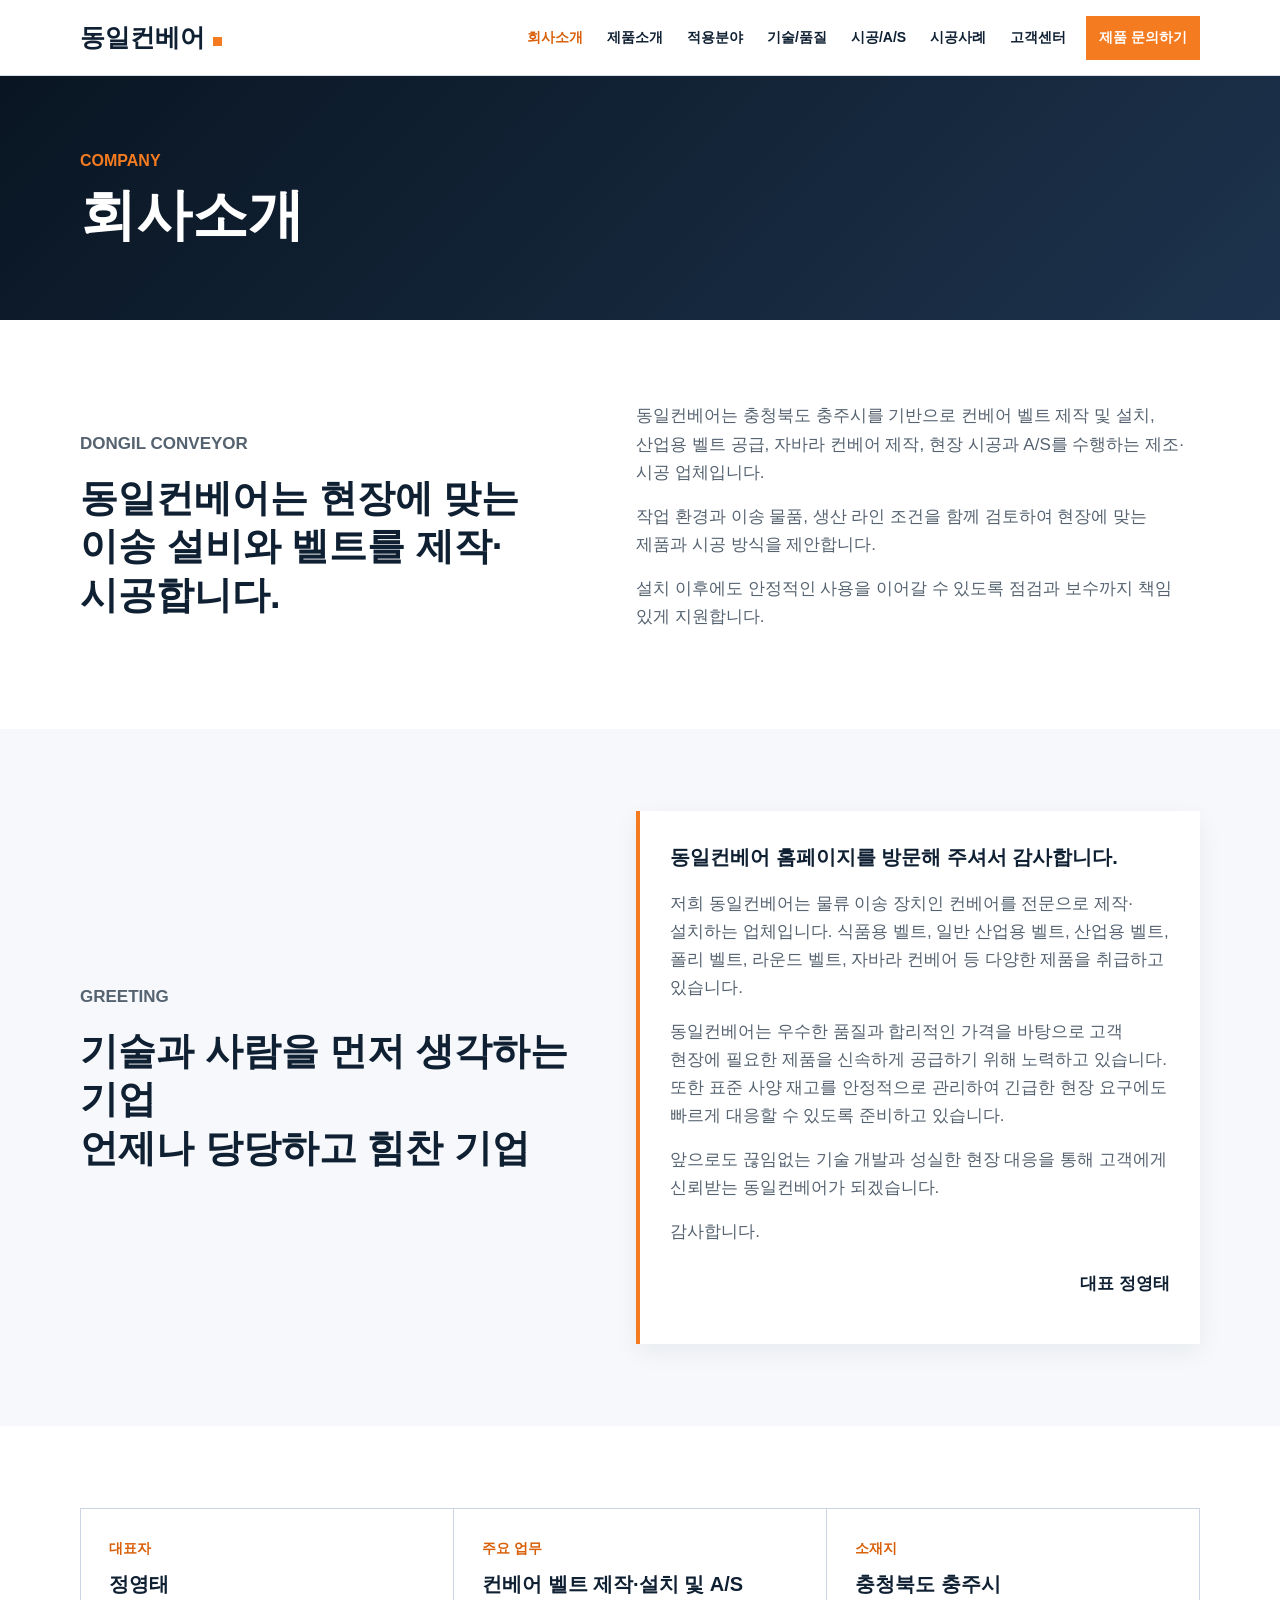
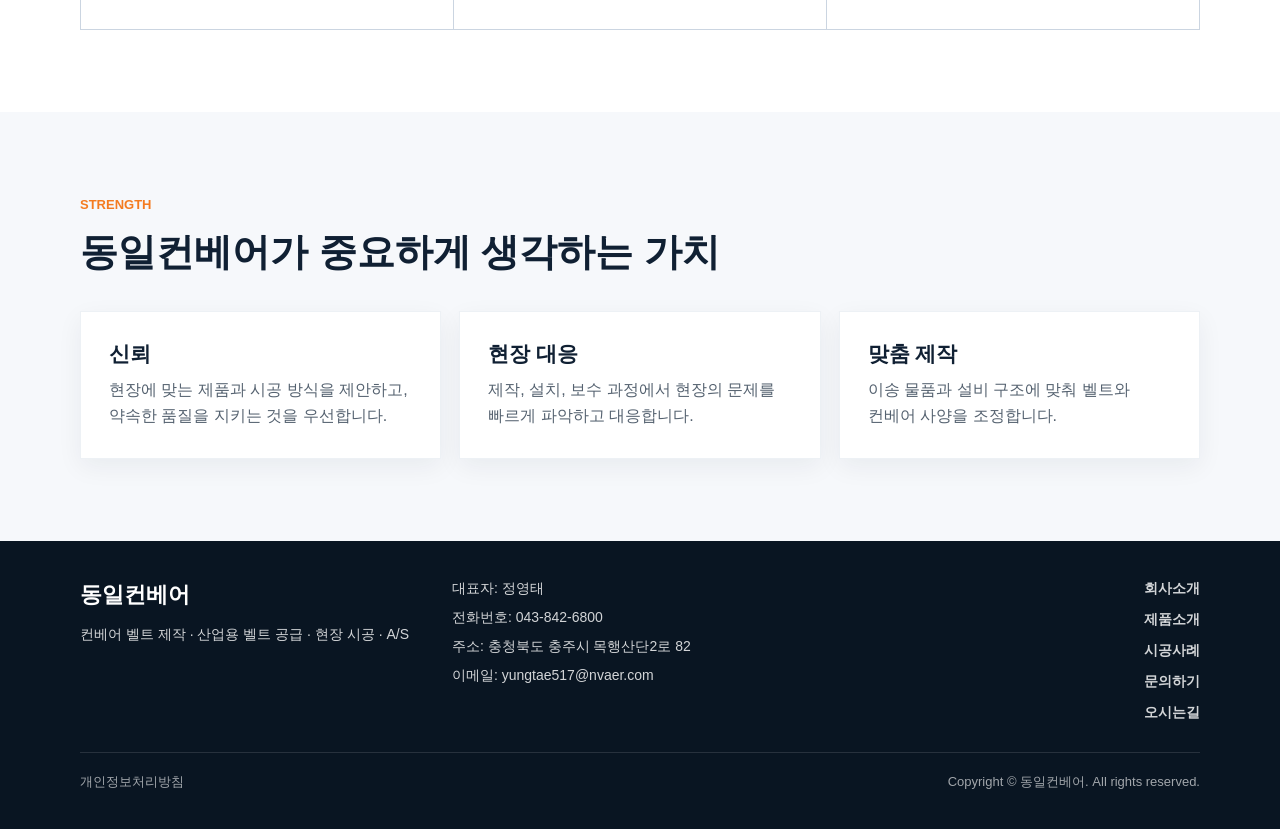
==== about.html @ 6d890b37 "." ====
<!DOCTYPE html>
<html lang="ko">
<head>
  <meta charset="UTF-8">
  <meta name="viewport" content="width=device-width, initial-scale=1.0">
  <title>회사소개 | 동일컨베어</title>
  <link rel="stylesheet" href="css/style.css">
</head>
<body>
  <header class="site-header">
    <div class="container header-inner">
      <a class="logo" href="index.html" aria-label="동일컨베어 홈">동일컨베어</a>
      <button class="menu-toggle" type="button" aria-label="메뉴 열기" aria-expanded="false"><span></span><span></span><span></span></button>
      <nav class="main-nav" aria-label="주 메뉴">
        <ul>
          <li class="has-dropdown">
            <a class="active" href="about.html">회사소개</a>
            <ul class="dropdown">
              <li><a href="about.html#greeting">대표자 인사말</a></li>
              <li><a href="location.html">오시는길</a></li>
            </ul>
          </li>
          <li class="has-dropdown">
            <a href="business.html">제품소개</a>
            <ul class="dropdown">
              <li><a href="business.html#conveyor">컨베어 벨트</a></li>
              <li><a href="business.html#industrial">산업용 벨트</a></li>
              <li><a href="business.html#poly">폴리 벨트</a></li>
              <li><a href="business.html#round">라운드 벨트</a></li>
              <li><a href="business.html#flex">자바라 컨베어</a></li>
            </ul>
          </li>
          <li><a href="index.html#applications">적용분야</a></li>
          <li><a href="index.html#quality">기술/품질</a></li>
          <li><a href="service.html">시공/A/S</a></li>
          <li><a href="works.html">시공사례</a></li>
          <li class="has-dropdown">
            <a href="contact.html">고객센터</a>
            <ul class="dropdown">
              <li><a href="contact.html">문의하기</a></li>
              <li><a href="location.html">오시는길</a></li>
            </ul>
          </li>
          <li><a class="nav-cta" href="contact.html">제품 문의하기</a></li>
        </ul>
      </nav>
    </div>
  </header>

  <main>
    <section class="page-banner">
      <div class="container">
        <p>Company</p>
        <h1>회사소개</h1>
      </div>
    </section>

    <section class="section">
      <div class="container split">
        <div>
          <p class="section-label">Dongil Conveyor</p>
          <h2>동일컨베어는 현장에 맞는 이송 설비와 벨트를 제작·시공합니다.</h2>
        </div>
        <div class="content-block">
          <p>동일컨베어는 충청북도 충주시를 기반으로 컨베어 벨트 제작 및 설치, 산업용 벨트 공급, 자바라 컨베어 제작, 현장 시공과 A/S를 수행하는 제조·시공 업체입니다.</p>
          <p>작업 환경과 이송 물품, 생산 라인 조건을 함께 검토하여 현장에 맞는 제품과 시공 방식을 제안합니다.</p>
          <p>설치 이후에도 안정적인 사용을 이어갈 수 있도록 점검과 보수까지 책임 있게 지원합니다.</p>
        </div>
      </div>
    </section>

    <section id="greeting" class="section light anchor-section">
      <div class="container split">
        <div>
          <p class="section-label">Greeting</p>
          <h2>기술과 사람을 먼저 생각하는 기업<br>언제나 당당하고 힘찬 기업</h2>
        </div>
        <div class="content-block greeting-box">
          <p class="greeting-lead">동일컨베어 홈페이지를 방문해 주셔서 감사합니다.</p>
          <p>저희 동일컨베어는 물류 이송 장치인 컨베어를 전문으로 제작·설치하는 업체입니다. 식품용 벨트, 일반 산업용 벨트, 산업용 벨트, 폴리 벨트, 라운드 벨트, 자바라 컨베어 등 다양한 제품을 취급하고 있습니다.</p>
          <p>동일컨베어는 우수한 품질과 합리적인 가격을 바탕으로 고객 현장에 필요한 제품을 신속하게 공급하기 위해 노력하고 있습니다. 또한 표준 사양 재고를 안정적으로 관리하여 긴급한 현장 요구에도 빠르게 대응할 수 있도록 준비하고 있습니다.</p>
          <p>앞으로도 끊임없는 기술 개발과 성실한 현장 대응을 통해 고객에게 신뢰받는 동일컨베어가 되겠습니다.</p>
          <p>감사합니다.</p>
          <p class="signature">대표 정영태</p>
        </div>
      </div>
    </section>

    <section class="section">
      <div class="container">
        <div class="info-panel">
          <div>
            <span>대표자</span>
            <strong>정영태</strong>
          </div>
          <div>
            <span>주요 업무</span>
            <strong>컨베어 벨트 제작·설치 및 A/S</strong>
          </div>
          <div>
            <span>소재지</span>
            <strong>충청북도 충주시</strong>
          </div>
        </div>
      </div>
    </section>

    <section class="section light">
      <div class="container">
        <div class="section-head">
          <p class="section-label">Strength</p>
          <h2>동일컨베어가 중요하게 생각하는 가치</h2>
        </div>
        <div class="three-grid">
          <article class="value-card">
            <h3>신뢰</h3>
            <p>현장에 맞는 제품과 시공 방식을 제안하고, 약속한 품질을 지키는 것을 우선합니다.</p>
          </article>
          <article class="value-card">
            <h3>현장 대응</h3>
            <p>제작, 설치, 보수 과정에서 현장의 문제를 빠르게 파악하고 대응합니다.</p>
          </article>
          <article class="value-card">
            <h3>맞춤 제작</h3>
            <p>이송 물품과 설비 구조에 맞춰 벨트와 컨베어 사양을 조정합니다.</p>
          </article>
        </div>
      </div>
    </section>
  </main>

  <footer class="site-footer">
    <div class="container footer-grid">
      <div>
        <strong>동일컨베어</strong>
        <p>컨베어 벨트 제작 · 산업용 벨트 공급 · 현장 시공 · A/S</p>
      </div>
      <div class="footer-info">
        <p>대표자: 정영태</p>
        <p>전화번호: 043-842-6800</p>
        <p>주소: 충청북도 충주시 목행산단2로 82</p>
        <p>이메일: yungtae517@nvaer.com</p>
      </div>
      <div class="footer-links">
        <a href="about.html">회사소개</a>
        <a href="business.html">제품소개</a>
        <a href="works.html">시공사례</a>
        <a href="contact.html">문의하기</a>
        <a href="location.html">오시는길</a>
      </div>
    </div>
    <div class="container copyright">
      <span>개인정보처리방침</span>
      <span>Copyright © 동일컨베어. All rights reserved.</span>
    </div>
  </footer>
  <script src="js/main.js"></script>
</body>
</html>
---- css/style.css ----
:root {
  --navy: #102033;
  --navy-dark: #091522;
  --navy-soft: #1d334d;
  --blue: #1f6feb;
  --orange: #f47b20;
  --orange-dark: #d95f08;
  --gray-50: #f6f8fb;
  --gray-100: #edf1f5;
  --gray-300: #cbd5e1;
  --gray-600: #556270;
  --gray-800: #263241;
  --white: #ffffff;
  --shadow: 0 16px 38px rgba(16, 32, 51, 0.12);
}

* {
  box-sizing: border-box;
}

html {
  scroll-behavior: smooth;
}

body {
  margin: 0;
  color: var(--gray-800);
  font-family: "Noto Sans KR", "Apple SD Gothic Neo", "Malgun Gothic", Arial, sans-serif;
  line-height: 1.65;
  word-break: keep-all;
  background: var(--white);
}

.skip-link {
  position: fixed;
  top: 12px;
  left: 12px;
  z-index: 2000;
  padding: 10px 14px;
  color: var(--white);
  background: var(--navy);
  transform: translateY(-150%);
}

.skip-link:focus {
  transform: translateY(0);
}

a {
  color: inherit;
  text-decoration: none;
}

img {
  max-width: 100%;
  display: block;
}

.container {
  width: min(1120px, calc(100% - 40px));
  margin: 0 auto;
}

.site-header {
  position: fixed;
  top: 0;
  left: 0;
  z-index: 1000;
  width: 100%;
  height: 76px;
  background: rgba(255, 255, 255, 0.96);
  border-bottom: 1px solid rgba(203, 213, 225, 0.75);
  backdrop-filter: blur(10px);
}

.header-inner {
  height: 76px;
  display: flex;
  align-items: center;
  justify-content: space-between;
}

.logo {
  color: var(--navy);
  font-size: 25px;
  font-weight: 800;
  letter-spacing: 0;
}

.logo::after {
  content: "";
  display: inline-block;
  width: 9px;
  height: 9px;
  margin-left: 8px;
  background: var(--orange);
}

.main-nav > ul {
  display: flex;
  align-items: center;
  gap: 4px;
  margin: 0;
  padding: 0;
  list-style: none;
}

.main-nav li {
  position: relative;
}

.main-nav a {
  display: block;
  padding: 25px 10px;
  color: var(--navy);
  font-size: 14px;
  font-weight: 700;
}

.main-nav .nav-cta {
  margin-left: 6px;
  padding: 10px 13px;
  color: var(--white);
  background: var(--orange);
}

.main-nav .nav-cta:hover {
  color: var(--white);
  background: var(--orange-dark);
}

.main-nav a:hover,
.main-nav a.active {
  color: var(--orange-dark);
}

.dropdown {
  position: absolute;
  top: 100%;
  left: 0;
  min-width: 190px;
  margin: 0;
  padding: 10px 0;
  list-style: none;
  background: var(--white);
  border: 1px solid var(--gray-100);
  box-shadow: var(--shadow);
  opacity: 0;
  visibility: hidden;
  transform: translateY(8px);
  transition: 0.2s ease;
}

.has-dropdown:hover .dropdown,
.has-dropdown:focus-within .dropdown {
  opacity: 1;
  visibility: visible;
  transform: translateY(0);
}

.dropdown a {
  padding: 10px 18px;
  color: var(--gray-800);
  font-size: 14px;
  font-weight: 600;
  white-space: nowrap;
}

.dropdown a:hover {
  background: var(--gray-50);
}

.menu-toggle {
  display: none;
  width: 44px;
  height: 44px;
  padding: 0;
  border: 1px solid var(--gray-300);
  background: var(--white);
  cursor: pointer;
}

.menu-toggle span {
  display: block;
  width: 22px;
  height: 2px;
  margin: 5px auto;
  background: var(--navy);
}

main {
  padding-top: 76px;
}

.hero {
  padding: 82px 0 70px;
  color: var(--white);
  background: linear-gradient(135deg, var(--navy-dark) 0%, var(--navy) 56%, var(--navy-soft) 100%);
}

.corporate-hero {
  min-height: 680px;
  display: flex;
  align-items: center;
  background:
    linear-gradient(110deg, rgba(9, 21, 34, 0.96) 0%, rgba(16, 32, 51, 0.92) 52%, rgba(29, 51, 77, 0.86) 100%),
    repeating-linear-gradient(90deg, rgba(255,255,255,0.08) 0, rgba(255,255,255,0.08) 1px, transparent 1px, transparent 110px);
}

.hero-grid {
  display: grid;
  grid-template-columns: minmax(0, 1fr) minmax(320px, 0.85fr);
  align-items: center;
  gap: 52px;
}

.corporate-hero .hero-grid {
  grid-template-columns: minmax(0, 1.08fr) minmax(360px, 0.92fr);
}

.eyebrow,
.section-label {
  margin: 0 0 12px;
  color: var(--orange);
  font-size: 13px;
  font-weight: 800;
  letter-spacing: 0;
  text-transform: uppercase;
}

.hero h1,
.page-banner h1 {
  margin: 0;
  font-size: clamp(34px, 5vw, 56px);
  line-height: 1.18;
  letter-spacing: 0;
}

.hero p {
  max-width: 640px;
  margin: 22px 0 0;
  color: rgba(255, 255, 255, 0.84);
  font-size: 18px;
}

.hero-actions,
.contact-actions {
  display: flex;
  flex-wrap: wrap;
  gap: 12px;
  margin-top: 32px;
}

.hero-contact,
.cta-contact-list {
  display: grid;
  grid-template-columns: repeat(2, minmax(0, max-content));
  gap: 18px;
  margin: 30px 0 0;
}

.hero-contact div,
.cta-contact-list div {
  padding-left: 16px;
  border-left: 3px solid var(--orange);
}

.hero-contact dt,
.cta-contact-list dt {
  color: rgba(255, 255, 255, 0.62);
  font-size: 13px;
  font-weight: 800;
}

.hero-contact dd,
.cta-contact-list dd {
  margin: 2px 0 0;
  color: var(--white);
  font-size: 18px;
  font-weight: 900;
}

.hero-visual {
  position: relative;
}

.visual-placeholder,
.product-media {
  display: flex;
  align-items: center;
  justify-content: center;
  min-height: 430px;
  color: rgba(255, 255, 255, 0.85);
  font-weight: 900;
  text-align: center;
  background:
    linear-gradient(135deg, rgba(31, 111, 235, 0.22), rgba(244, 123, 32, 0.16)),
    repeating-linear-gradient(45deg, rgba(255,255,255,0.18) 0, rgba(255,255,255,0.18) 10px, rgba(255,255,255,0.08) 10px, rgba(255,255,255,0.08) 20px);
  border: 1px solid rgba(255,255,255,0.22);
}

.hero-badge {
  position: absolute;
  right: 24px;
  bottom: 24px;
  max-width: 260px;
  padding: 20px;
  color: var(--navy);
  background: var(--white);
  box-shadow: var(--shadow);
}

.hero-badge strong,
.hero-badge span {
  display: block;
}

.hero-badge strong {
  margin-bottom: 6px;
  font-size: 18px;
}

.btn {
  display: inline-flex;
  min-height: 48px;
  align-items: center;
  justify-content: center;
  padding: 0 22px;
  border: 1px solid transparent;
  font-weight: 800;
  transition: 0.2s ease;
}

.btn.primary {
  color: var(--white);
  background: var(--orange);
}

.btn.primary:hover {
  background: var(--orange-dark);
}

.btn.secondary {
  color: var(--navy);
  background: var(--white);
  border-color: var(--gray-300);
}

.btn.ghost {
  color: var(--white);
  border-color: rgba(255,255,255,0.45);
  background: transparent;
}

.btn.ghost:hover {
  border-color: var(--white);
  background: rgba(255,255,255,0.1);
}

.btn.secondary:hover {
  border-color: var(--orange);
  color: var(--orange-dark);
}

.image-placeholder,
.map-placeholder {
  display: flex;
  align-items: center;
  justify-content: center;
  min-height: 260px;
  color: var(--gray-600);
  font-weight: 800;
  text-align: center;
  background:
    linear-gradient(135deg, rgba(16, 32, 51, 0.08), rgba(244, 123, 32, 0.12)),
    repeating-linear-gradient(45deg, #f2f5f8 0, #f2f5f8 10px, #e7edf3 10px, #e7edf3 20px);
  border: 1px solid var(--gray-300);
}

.hero-image {
  min-height: 380px;
  color: rgba(255, 255, 255, 0.88);
  background:
    linear-gradient(135deg, rgba(244, 123, 32, 0.25), rgba(255, 255, 255, 0.08)),
    repeating-linear-gradient(45deg, rgba(255,255,255,0.18) 0, rgba(255,255,255,0.18) 10px, rgba(255,255,255,0.08) 10px, rgba(255,255,255,0.08) 20px);
  border-color: rgba(255, 255, 255, 0.24);
}

.section {
  padding: 82px 0;
}

.section.light {
  background: var(--gray-50);
}

.split,
.feature-band,
.contact-grid {
  display: grid;
  grid-template-columns: 0.95fr 1.05fr;
  gap: 46px;
  align-items: center;
}

.split h2,
.section-head h2,
.feature-band h2,
.contact-grid h2 {
  margin: 0;
  color: var(--navy);
  font-size: clamp(26px, 3.2vw, 38px);
  line-height: 1.28;
}

.split p,
.feature-band p,
.contact-grid p,
.content-block p {
  margin: 0 0 16px;
  color: var(--gray-600);
  font-size: 17px;
}

.anchor-section {
  scroll-margin-top: 76px;
}

.greeting-box {
  padding: 30px;
  background: var(--white);
  border-left: 4px solid var(--orange);
  box-shadow: 0 8px 24px rgba(16, 32, 51, 0.06);
}

.greeting-lead {
  color: var(--navy) !important;
  font-size: 20px !important;
  font-weight: 900;
}

.signature {
  margin-top: 24px !important;
  color: var(--navy) !important;
  font-weight: 900;
  text-align: right;
}

.section-head {
  max-width: 760px;
  margin-bottom: 34px;
}

.section-head-row {
  max-width: none;
  display: flex;
  align-items: end;
  justify-content: space-between;
  gap: 24px;
}

.product-grid {
  display: grid;
  grid-template-columns: repeat(3, minmax(0, 1fr));
  gap: 22px;
}

.product-card,
.strength-card,
.application-list article {
  background: var(--white);
  border: 1px solid var(--gray-100);
  box-shadow: 0 8px 24px rgba(16, 32, 51, 0.06);
  transition: transform 0.2s ease, box-shadow 0.2s ease, border-color 0.2s ease;
}

.product-card:hover,
.strength-card:hover,
.application-list article:hover {
  transform: translateY(-3px);
  border-color: rgba(31, 111, 235, 0.22);
  box-shadow: 0 18px 34px rgba(16, 32, 51, 0.1);
}

.product-media {
  min-height: 190px;
  color: var(--gray-600);
  background:
    linear-gradient(135deg, rgba(16, 32, 51, 0.08), rgba(31, 111, 235, 0.10)),
    repeating-linear-gradient(45deg, #f2f5f8 0, #f2f5f8 10px, #e7edf3 10px, #e7edf3 20px);
  border: 0;
  border-bottom: 1px solid var(--gray-100);
}

.product-body {
  padding: 26px;
}

.product-body span,
.strength-card strong {
  display: inline-block;
  margin-bottom: 14px;
  color: var(--blue);
  font-size: 13px;
  font-weight: 900;
  text-transform: uppercase;
}

.product-body h3,
.strength-card h3 {
  margin: 0 0 10px;
  color: var(--navy);
  font-size: 22px;
  line-height: 1.32;
}

.product-body p,
.strength-card p,
.application-list p,
.company-preview p {
  margin: 0;
  color: var(--gray-600);
}

.product-body a {
  display: inline-block;
  margin-top: 18px;
  color: var(--orange-dark);
  font-weight: 900;
}

.accent-card {
  color: var(--white);
  background: var(--navy);
  border-color: var(--navy);
}

.accent-card .product-body span,
.accent-card .product-body h3,
.accent-card .product-body a {
  color: var(--white);
}

.accent-card .product-body p {
  color: rgba(255,255,255,0.72);
}

.strength-grid {
  display: grid;
  grid-template-columns: repeat(4, minmax(0, 1fr));
  gap: 18px;
}

.strength-card {
  padding: 30px;
}

.application-layout,
.company-grid {
  display: grid;
  grid-template-columns: 0.85fr 1.15fr;
  gap: 52px;
  align-items: start;
}

.sticky-head {
  position: sticky;
  top: 110px;
  margin-bottom: 0;
}

.sticky-head p:not(.section-label) {
  margin: 18px 0 0;
  color: var(--gray-600);
  font-size: 17px;
}

.application-list {
  display: grid;
  gap: 14px;
}

.application-list article {
  display: grid;
  grid-template-columns: 150px 1fr;
  gap: 24px;
  align-items: center;
  padding: 24px 28px;
}

.application-list span {
  color: var(--navy);
  font-size: 19px;
  font-weight: 900;
}

.company-image {
  min-height: 360px;
}

.company-actions {
  display: flex;
  flex-wrap: wrap;
  gap: 12px;
  margin-top: 28px;
}

.contact-cta {
  background:
    linear-gradient(135deg, rgba(9, 21, 34, 1), rgba(16, 32, 51, 0.96)),
    repeating-linear-gradient(90deg, rgba(255,255,255,0.06) 0, rgba(255,255,255,0.06) 1px, transparent 1px, transparent 100px);
}

.cta-actions {
  display: flex;
  flex-wrap: wrap;
  gap: 12px;
  justify-content: flex-end;
}

.card-grid,
.three-grid {
  display: grid;
  grid-template-columns: repeat(4, minmax(0, 1fr));
  gap: 18px;
}

.three-grid {
  grid-template-columns: repeat(3, minmax(0, 1fr));
}

.service-card,
.value-card,
.contact-card {
  background: var(--white);
  border: 1px solid var(--gray-100);
  box-shadow: 0 8px 24px rgba(16, 32, 51, 0.06);
}

.service-card,
.value-card {
  padding: 28px;
}

.card-icon {
  width: 46px;
  height: 46px;
  display: flex;
  align-items: center;
  justify-content: center;
  margin-bottom: 28px;
  color: var(--white);
  font-weight: 900;
  background: var(--navy);
}

.service-card h3,
.value-card h3,
.business-item h3,
.process-list h3 {
  margin: 0 0 10px;
  color: var(--navy);
  font-size: 21px;
  line-height: 1.3;
}

.service-card p,
.value-card p,
.business-item p,
.process-list p {
  margin: 0;
  color: var(--gray-600);
}

.business-item p + p {
  margin-top: 8px;
}

.feature-band {
  padding: 34px;
  background: var(--white);
  border: 1px solid var(--gray-100);
  box-shadow: var(--shadow);
}

.band-image {
  min-height: 320px;
}

.text-link {
  display: inline-block;
  margin-top: 18px;
  color: var(--orange-dark);
  font-weight: 900;
}

.cta-section {
  padding: 64px 0;
  color: var(--white);
  background: var(--navy);
}

.cta-inner {
  display: flex;
  align-items: center;
  justify-content: space-between;
  gap: 28px;
}

.cta-inner h2 {
  margin: 0;
  font-size: clamp(26px, 3vw, 38px);
  line-height: 1.28;
}

.cta-inner p {
  margin: 12px 0 0;
  color: rgba(255, 255, 255, 0.78);
}

.page-banner {
  padding: 72px 0;
  color: var(--white);
  background: linear-gradient(135deg, var(--navy-dark), var(--navy-soft));
}

.page-banner p {
  margin: 0 0 8px;
  color: var(--orange);
  font-weight: 900;
  text-transform: uppercase;
}

.info-panel {
  display: grid;
  grid-template-columns: repeat(3, minmax(0, 1fr));
  gap: 1px;
  overflow: hidden;
  background: var(--gray-300);
  border: 1px solid var(--gray-300);
}

.info-panel div {
  padding: 28px;
  background: var(--white);
}

.info-panel span {
  display: block;
  margin-bottom: 8px;
  color: var(--orange-dark);
  font-size: 14px;
  font-weight: 800;
}

.info-panel strong {
  color: var(--navy);
  font-size: 20px;
}

.business-list {
  display: grid;
  gap: 24px;
}

.business-item {
  display: grid;
  grid-template-columns: 300px 1fr;
  gap: 30px;
  align-items: center;
  padding: 24px;
  background: var(--white);
  border: 1px solid var(--gray-100);
  box-shadow: 0 8px 24px rgba(16, 32, 51, 0.06);
  scroll-margin-top: 100px;
}

.business-item .image-placeholder {
  min-height: 190px;
}

.process-list {
  display: grid;
  grid-template-columns: repeat(4, minmax(0, 1fr));
  gap: 18px;
  margin: 0;
  padding: 0;
  list-style: none;
}

.process-list li {
  padding: 28px;
  background: var(--white);
  border-top: 4px solid var(--orange);
  box-shadow: 0 8px 24px rgba(16, 32, 51, 0.06);
}

.process-list span {
  display: block;
  margin-bottom: 18px;
  color: var(--orange-dark);
  font-size: 24px;
  font-weight: 900;
}

.contact-card {
  padding: 32px;
}

.contact-card dl {
  margin: 0;
}

.contact-card div {
  padding: 18px 0;
  border-bottom: 1px solid var(--gray-100);
}

.contact-card div:first-child {
  padding-top: 0;
}

.contact-card div:last-child {
  padding-bottom: 0;
  border-bottom: 0;
}

.contact-card dt {
  margin-bottom: 6px;
  color: var(--orange-dark);
  font-weight: 900;
}

.contact-card dd {
  margin: 0;
  color: var(--navy);
  font-size: 18px;
  font-weight: 800;
}

.inquiry-checklist {
  display: grid;
  grid-template-columns: repeat(5, minmax(0, 1fr));
  gap: 14px;
}

.inquiry-checklist div {
  min-height: 88px;
  display: flex;
  align-items: center;
  justify-content: center;
  padding: 18px;
  color: var(--navy);
  font-weight: 900;
  text-align: center;
  background: var(--white);
  border: 1px solid var(--gray-100);
  box-shadow: 0 8px 24px rgba(16, 32, 51, 0.06);
}

.works-gallery {
  display: grid;
  grid-template-columns: repeat(3, minmax(0, 1fr));
  gap: 22px;
}

.work-card {
  overflow: hidden;
  background: var(--white);
  border: 1px solid var(--gray-100);
  box-shadow: 0 8px 24px rgba(16, 32, 51, 0.06);
  transition: transform 0.2s ease, box-shadow 0.2s ease;
}

.work-card:hover {
  transform: translateY(-3px);
  box-shadow: 0 18px 34px rgba(16, 32, 51, 0.1);
}

.work-media {
  aspect-ratio: 4 / 3;
  background: var(--gray-100);
}

.work-media img,
.work-image-fallback {
  width: 100%;
  height: 100%;
}

.work-media img {
  display: block;
  object-fit: cover;
}

.work-image-fallback {
  display: flex;
  align-items: center;
  justify-content: center;
  padding: 20px;
  color: var(--gray-600);
  font-weight: 900;
  text-align: center;
  background:
    linear-gradient(135deg, rgba(16, 32, 51, 0.08), rgba(31, 111, 235, 0.1)),
    repeating-linear-gradient(45deg, #f2f5f8 0, #f2f5f8 10px, #e7edf3 10px, #e7edf3 20px);
}

.work-body {
  padding: 24px;
}

.work-body span {
  display: inline-block;
  margin-bottom: 10px;
  color: var(--orange-dark);
  font-size: 13px;
  font-weight: 900;
}

.work-body h3 {
  margin: 0 0 10px;
  color: var(--navy);
  font-size: 21px;
  line-height: 1.35;
}

.work-body p {
  margin: 0 0 16px;
  color: var(--gray-600);
}

.work-body time {
  color: var(--gray-600);
  font-size: 13px;
  font-weight: 700;
}

.gallery-empty {
  grid-column: 1 / -1;
  padding: 44px;
  color: var(--gray-600);
  font-weight: 800;
  text-align: center;
  background: var(--gray-50);
  border: 1px solid var(--gray-100);
}

.map-placeholder {
  min-height: 360px;
}

.kakao-map {
  width: 100%;
  min-height: 420px;
  overflow: hidden;
  background: var(--gray-100);
  border: 1px solid var(--gray-300);
}

.kakao-map .map-placeholder {
  min-height: 420px;
  border: 0;
}

.map-info-window {
  width: 250px;
  max-width: 250px;
  padding: 14px 16px;
  color: var(--gray-800);
  font-size: 14px;
  line-height: 1.45;
  word-break: keep-all;
  overflow-wrap: break-word;
}

.map-info-window strong {
  display: block;
  margin-bottom: 6px;
  color: var(--navy);
  font-size: 16px;
}

.map-info-window span {
  display: block;
  color: var(--gray-600);
}

.site-footer {
  padding: 36px 0;
  color: rgba(255, 255, 255, 0.82);
  background: var(--navy-dark);
}

.footer-grid {
  display: grid;
  grid-template-columns: 1fr 1.4fr 0.7fr;
  gap: 30px;
  align-items: start;
}

.footer-grid strong {
  display: block;
  margin-bottom: 10px;
  color: var(--white);
  font-size: 22px;
}

.footer-grid p {
  margin: 0 0 6px;
  font-size: 14px;
}

.footer-links {
  display: grid;
  gap: 8px;
  justify-items: end;
}

.footer-links a {
  color: rgba(255,255,255,0.82);
  font-size: 14px;
  font-weight: 700;
}

.copyright {
  display: flex;
  justify-content: space-between;
  gap: 16px;
  margin-top: 28px;
  padding-top: 18px;
  border-top: 1px solid rgba(255,255,255,0.12);
  color: rgba(255,255,255,0.62);
  font-size: 13px;
}

.footer-inner {
  display: flex;
  flex-wrap: wrap;
  gap: 10px 22px;
  align-items: center;
}

.footer-inner strong {
  color: var(--white);
  font-size: 18px;
}

.footer-inner p {
  margin: 0;
  font-size: 14px;
}

@media (max-width: 900px) {
  .menu-toggle {
    display: block;
  }

  .main-nav {
    position: absolute;
    top: 76px;
    left: 0;
    width: 100%;
    max-height: calc(100vh - 76px);
    overflow-y: auto;
    background: var(--white);
    border-bottom: 1px solid var(--gray-100);
    box-shadow: var(--shadow);
    display: none;
  }

  .main-nav.is-open {
    display: block;
  }

  .main-nav > ul {
    display: block;
    width: min(1120px, calc(100% - 40px));
    margin: 0 auto;
    padding: 12px 0;
  }

  .main-nav a {
    padding: 14px 0;
  }

  .main-nav .nav-cta {
    display: inline-flex;
    margin: 10px 0 8px;
    padding: 10px 16px;
  }

  .dropdown {
    position: static;
    min-width: 0;
    padding: 0 0 8px 16px;
    border: 0;
    box-shadow: none;
    opacity: 1;
    visibility: visible;
    transform: none;
    display: block;
  }

  .dropdown a {
    padding: 8px 0;
  }

  .hero-grid,
  .split,
  .feature-band,
  .contact-grid,
  .business-item,
  .corporate-hero .hero-grid,
  .application-layout,
  .company-grid {
    grid-template-columns: 1fr;
  }

  .card-grid,
  .three-grid,
  .process-list,
  .info-panel,
  .inquiry-checklist,
  .product-grid,
  .strength-grid,
  .works-gallery {
    grid-template-columns: repeat(2, minmax(0, 1fr));
  }

  .sticky-head {
    position: static;
  }

  .application-list article {
    grid-template-columns: 1fr;
    gap: 8px;
  }

  .section-head-row,
  .footer-grid {
    display: grid;
    grid-template-columns: 1fr;
  }

  .footer-links {
    justify-items: start;
  }

  .cta-inner {
    align-items: flex-start;
    flex-direction: column;
  }

  .cta-actions {
    justify-content: flex-start;
  }
}

@media (max-width: 620px) {
  .container {
    width: min(100% - 28px, 1120px);
  }

  .site-header,
  .header-inner {
    height: 68px;
  }

  main {
    padding-top: 68px;
  }

  .main-nav {
    top: 68px;
    max-height: calc(100vh - 68px);
  }

  .hero,
  .section,
  .page-banner {
    padding: 54px 0;
  }

  .corporate-hero {
    min-height: auto;
  }

  .hero p,
  .split p,
  .feature-band p,
  .contact-grid p {
    font-size: 16px;
  }

  .hero-image,
  .band-image,
  .image-placeholder,
  .map-placeholder,
  .visual-placeholder {
    min-height: 220px;
  }

  .hero-badge {
    position: static;
    max-width: none;
    margin-top: 14px;
  }

  .hero-contact,
  .cta-contact-list {
    grid-template-columns: 1fr;
  }

  .card-grid,
  .three-grid,
  .process-list,
  .info-panel,
  .inquiry-checklist,
  .product-grid,
  .strength-grid,
  .works-gallery {
    grid-template-columns: 1fr;
  }

  .feature-band,
  .business-item,
  .service-card,
  .value-card,
  .contact-card {
    padding: 22px;
  }

  .footer-inner {
    display: block;
  }

  .footer-inner p {
    margin-top: 6px;
  }

  .copyright {
    display: grid;
  }
}
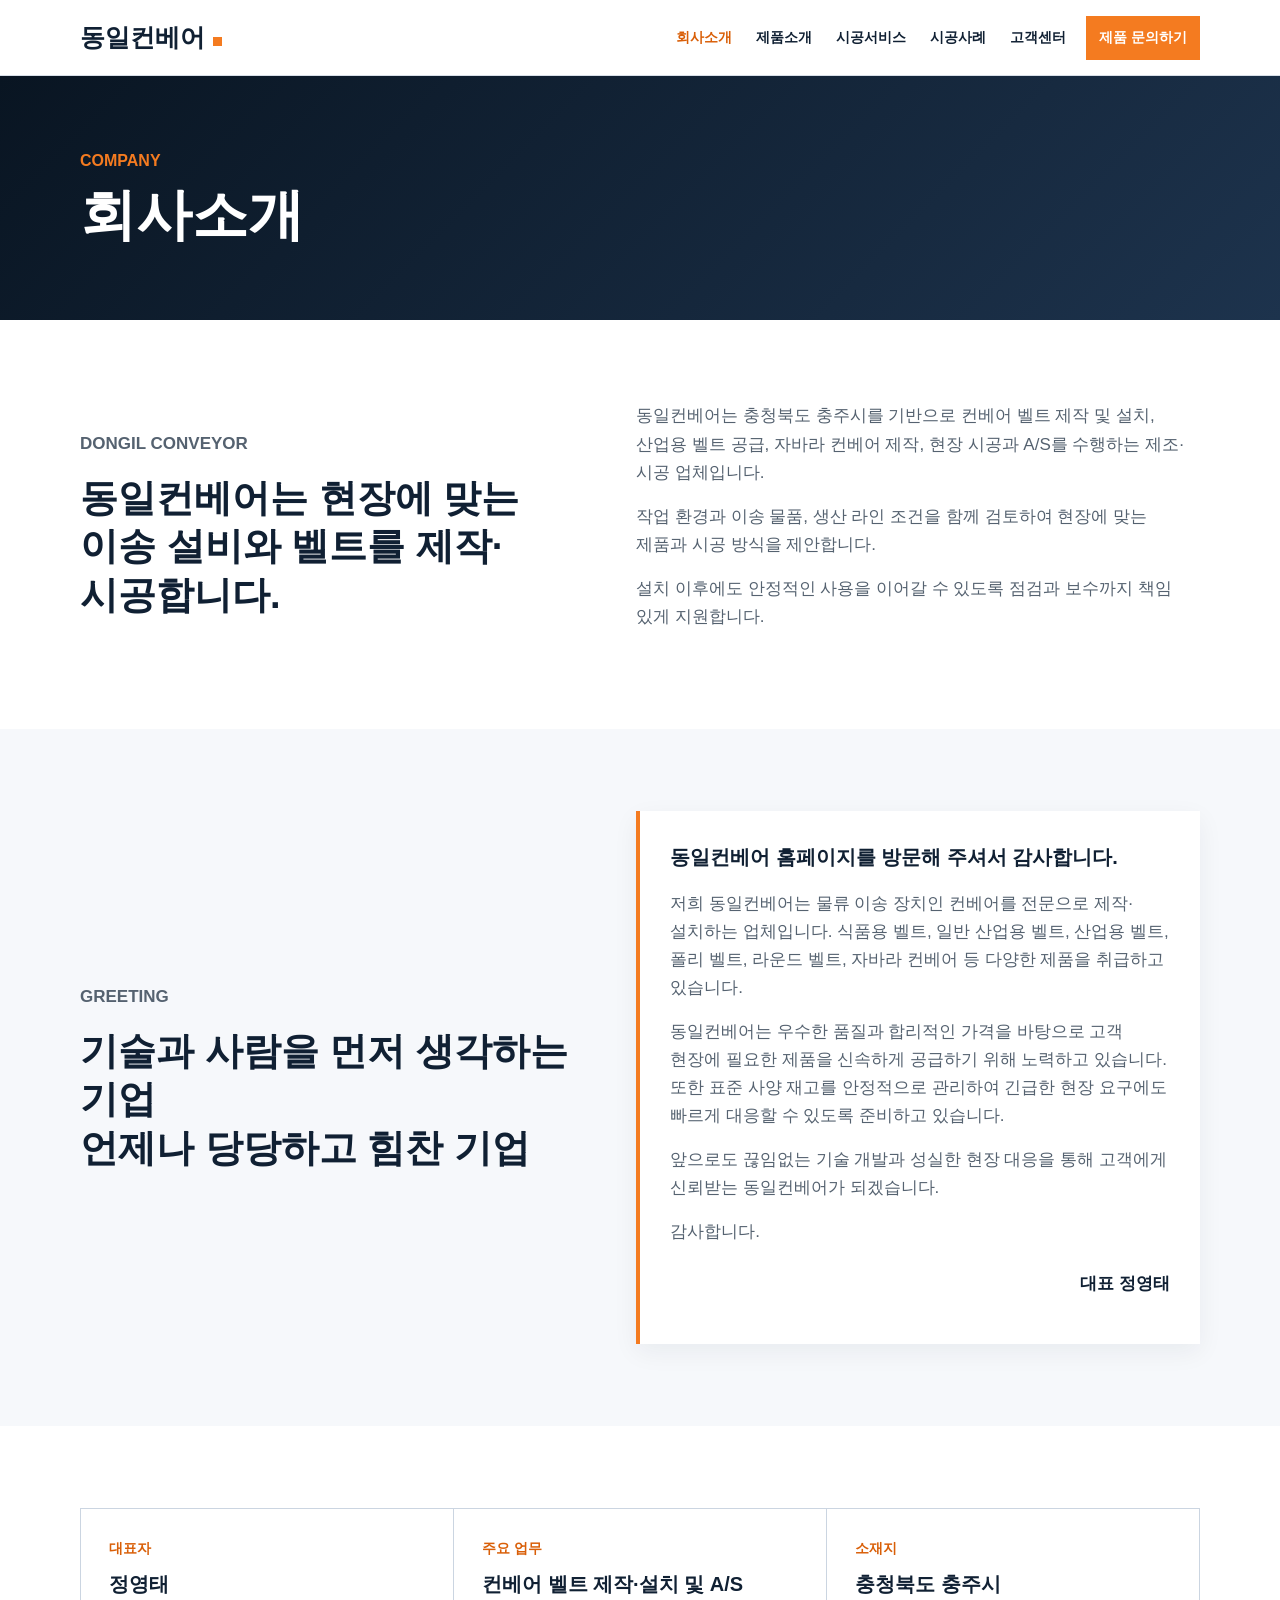
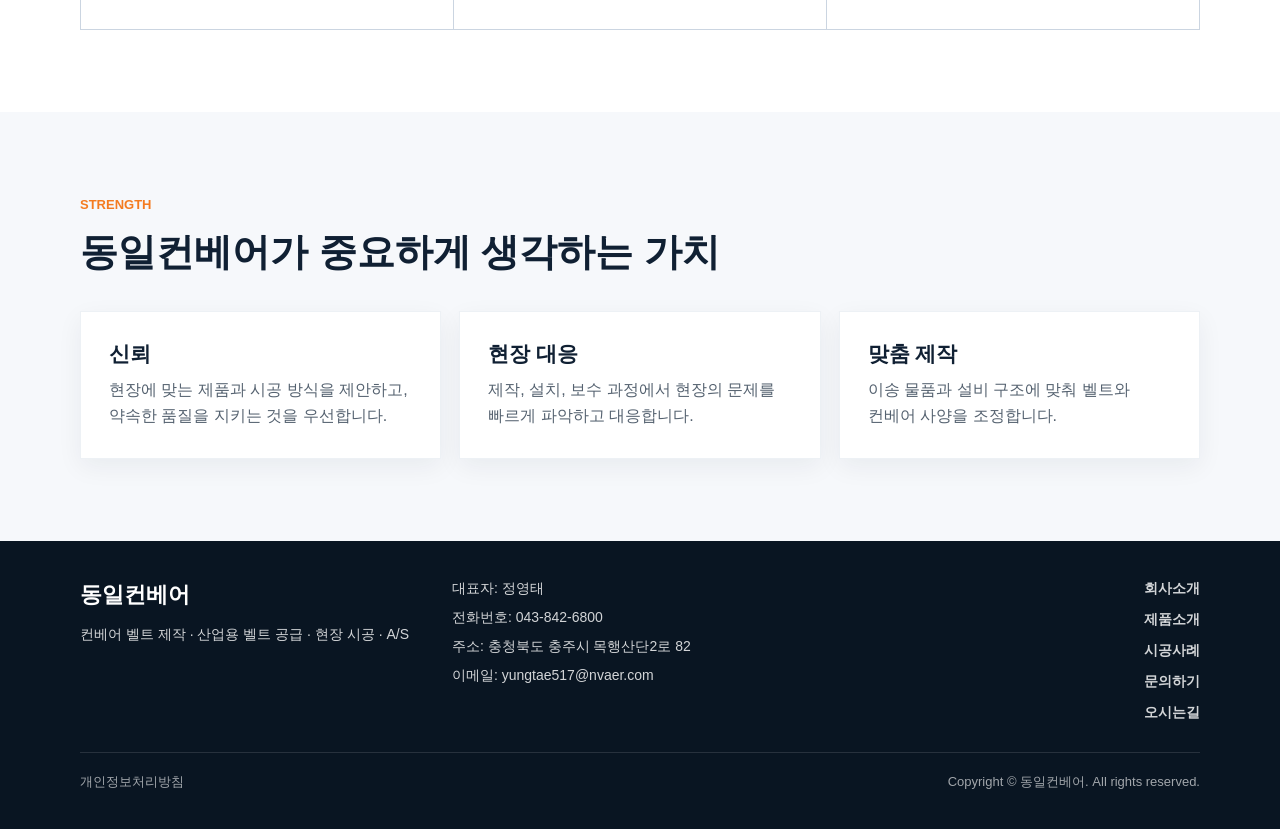
==== commit 72798c52: "." ====
--- a/about.html
+++ b/about.html
@@ -30,9 +30,7 @@
               <li><a href="business.html#flex">자바라 컨베어</a></li>
             </ul>
           </li>
-          <li><a href="index.html#applications">적용분야</a></li>
-          <li><a href="index.html#quality">기술/품질</a></li>
-          <li><a href="service.html">시공/A/S</a></li>
+          <li><a href="service.html">시공서비스</a></li>
           <li><a href="works.html">시공사례</a></li>
           <li class="has-dropdown">
             <a href="contact.html">고객센터</a>
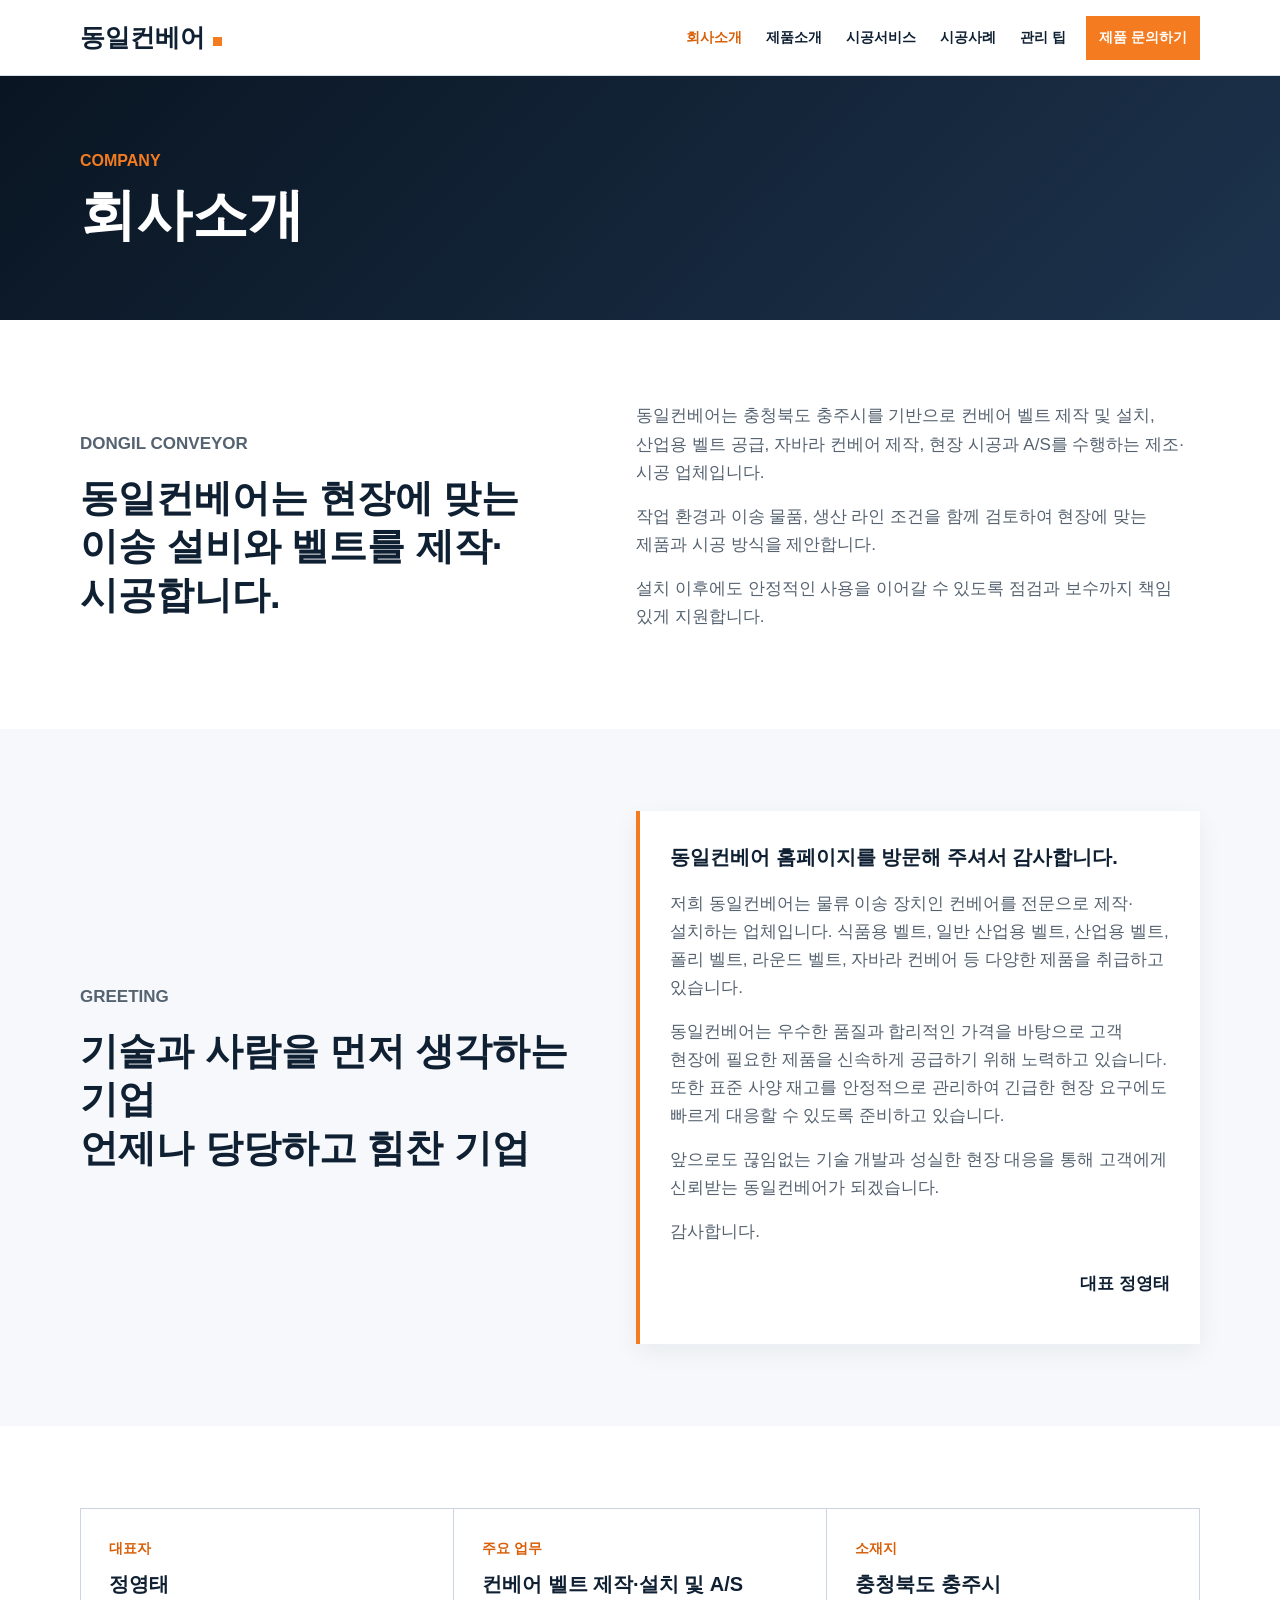
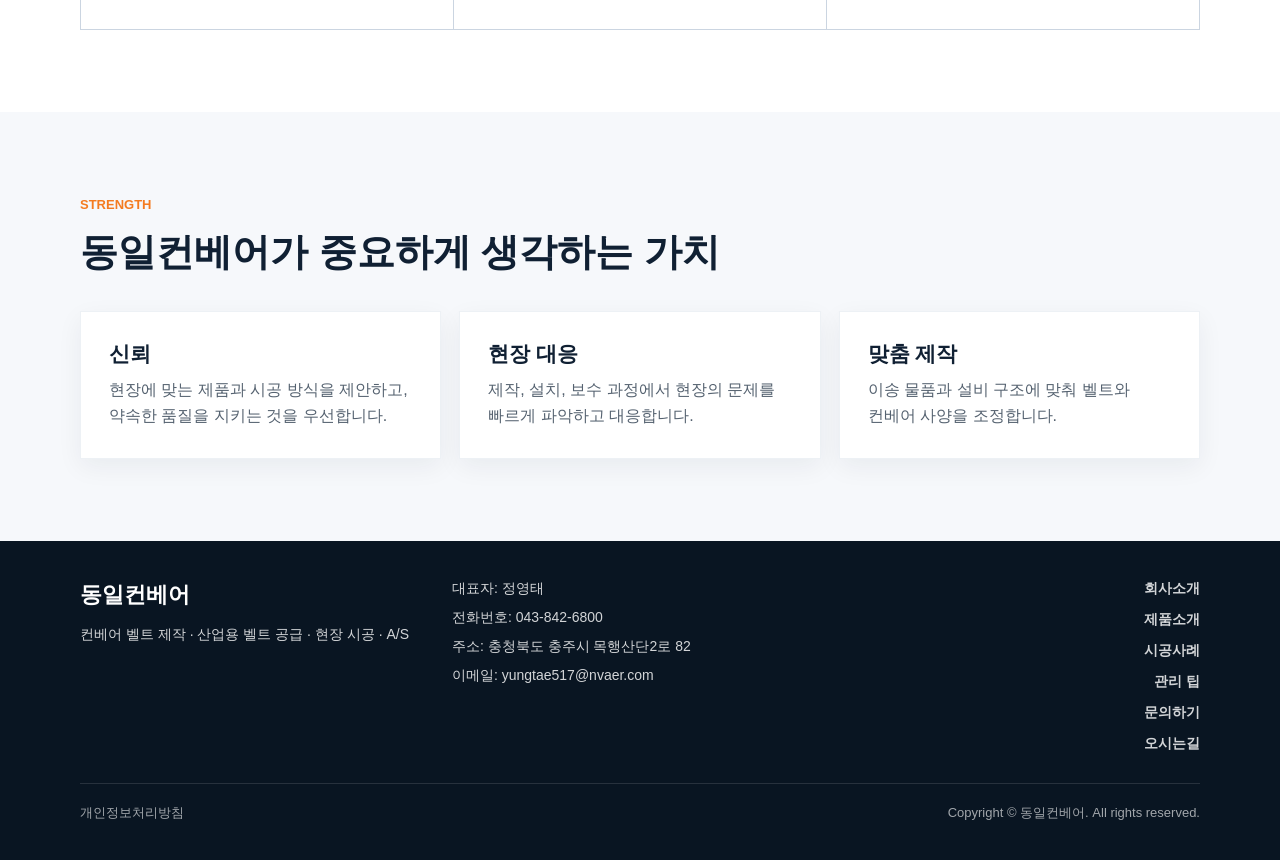
==== commit d5469d4f: "." ====
--- a/about.html
+++ b/about.html
@@ -32,13 +32,7 @@
           </li>
           <li><a href="service.html">시공서비스</a></li>
           <li><a href="works.html">시공사례</a></li>
-          <li class="has-dropdown">
-            <a href="contact.html">고객센터</a>
-            <ul class="dropdown">
-              <li><a href="contact.html">문의하기</a></li>
-              <li><a href="location.html">오시는길</a></li>
-            </ul>
-          </li>
+          <li><a href="tips.html">관리 팁</a></li>
           <li><a class="nav-cta" href="contact.html">제품 문의하기</a></li>
         </ul>
       </nav>
@@ -143,6 +137,7 @@
         <a href="about.html">회사소개</a>
         <a href="business.html">제품소개</a>
         <a href="works.html">시공사례</a>
+        <a href="tips.html">관리 팁</a>
         <a href="contact.html">문의하기</a>
         <a href="location.html">오시는길</a>
       </div>
--- a/css/style.css
+++ b/css/style.css
@@ -31,6 +31,10 @@
   background: var(--white);
 }
 
+body.is-lightbox-open {
+  overflow: hidden;
+}
+
 .skip-link {
   position: fixed;
   top: 12px;
@@ -595,7 +599,10 @@
 }
 
 .company-image {
+  width: 100%;
   min-height: 360px;
+  height: 100%;
+  object-fit: cover;
 }
 
 .company-actions {
@@ -880,6 +887,9 @@
 .work-media {
   aspect-ratio: 4 / 3;
   background: var(--gray-100);
+  border: 0;
+  cursor: zoom-in;
+  padding: 0;
 }
 
 .work-media img,
@@ -944,6 +954,217 @@
   text-align: center;
   background: var(--gray-50);
   border: 1px solid var(--gray-100);
+}
+
+.tips-intro {
+  display: grid;
+  grid-template-columns: 0.9fr 1.1fr;
+  gap: 46px;
+  align-items: center;
+}
+
+.tips-intro h2,
+.tip-layout h2 {
+  margin: 0;
+  color: var(--navy);
+  font-size: clamp(26px, 3vw, 38px);
+  line-height: 1.3;
+}
+
+.tips-intro p:not(.section-label) {
+  margin: 0;
+  color: var(--gray-600);
+  font-size: 17px;
+}
+
+.tips-nav {
+  display: grid;
+  grid-template-columns: repeat(4, minmax(0, 1fr));
+  gap: 12px;
+}
+
+.tips-nav a {
+  min-height: 58px;
+  display: flex;
+  align-items: center;
+  justify-content: center;
+  padding: 14px;
+  color: var(--navy);
+  font-weight: 900;
+  text-align: center;
+  background: var(--white);
+  border: 1px solid var(--gray-100);
+  box-shadow: 0 8px 24px rgba(16, 32, 51, 0.05);
+}
+
+.tips-nav a:hover {
+  color: var(--orange-dark);
+  border-color: rgba(244, 123, 32, 0.3);
+}
+
+.tip-section {
+  scroll-margin-top: 92px;
+}
+
+.tip-layout {
+  display: grid;
+  grid-template-columns: 0.72fr 1.28fr;
+  gap: 54px;
+  align-items: start;
+}
+
+.tip-layout aside {
+  position: sticky;
+  top: 110px;
+}
+
+.tip-article {
+  padding: 34px;
+  background: var(--white);
+  border: 1px solid var(--gray-100);
+  box-shadow: 0 8px 24px rgba(16, 32, 51, 0.06);
+}
+
+.tip-lead {
+  margin: 0 0 26px;
+  color: var(--navy);
+  font-size: 19px;
+  font-weight: 900;
+}
+
+.tip-grid,
+.site-care-grid,
+.belt-table {
+  display: grid;
+  grid-template-columns: repeat(2, minmax(0, 1fr));
+  gap: 18px;
+}
+
+.tip-grid div,
+.site-care-grid div,
+.belt-table div,
+.tip-note {
+  padding: 22px;
+  background: var(--gray-50);
+  border: 1px solid var(--gray-100);
+}
+
+.tip-grid h3,
+.site-care-grid h3,
+.belt-table h3 {
+  margin: 0 0 10px;
+  color: var(--navy);
+  font-size: 20px;
+}
+
+.tip-grid p,
+.site-care-grid p,
+.belt-table p,
+.tip-note p {
+  margin: 0;
+  color: var(--gray-600);
+}
+
+.tip-grid p + p,
+.belt-table p + p {
+  margin-top: 8px;
+}
+
+.tip-list {
+  display: grid;
+  gap: 12px;
+  margin: 0;
+  padding: 0;
+  list-style: none;
+}
+
+.tip-list li {
+  padding: 18px 20px;
+  color: var(--gray-600);
+  background: var(--gray-50);
+  border-left: 4px solid var(--orange);
+}
+
+.tip-list strong {
+  display: block;
+  margin-bottom: 4px;
+  color: var(--navy);
+}
+
+.tip-note {
+  margin-top: 22px;
+  border-left: 4px solid var(--blue);
+}
+
+.tip-note strong {
+  display: block;
+  margin-bottom: 8px;
+  color: var(--navy);
+  font-size: 18px;
+}
+
+.gallery-lightbox {
+  position: fixed;
+  inset: 0;
+  z-index: 3000;
+  display: flex;
+  align-items: center;
+  justify-content: center;
+  padding: 28px;
+  background: rgba(0, 0, 0, 0.82);
+  opacity: 0;
+  visibility: hidden;
+  transition: opacity 0.18s ease, visibility 0.18s ease;
+}
+
+.gallery-lightbox.is-open {
+  opacity: 1;
+  visibility: visible;
+}
+
+.lightbox-frame {
+  max-width: min(92vw, 980px);
+  max-height: 88vh;
+  display: flex;
+  align-items: center;
+  justify-content: center;
+  overflow: hidden;
+  background: #111;
+  box-shadow: 0 28px 80px rgba(0, 0, 0, 0.45);
+  transform: scale(0.96);
+  transition: transform 0.18s ease;
+}
+
+.gallery-lightbox.is-open .lightbox-frame {
+  transform: scale(1);
+}
+
+.gallery-lightbox img {
+  display: block;
+  max-width: 92vw;
+  max-height: 88vh;
+  object-fit: contain;
+}
+
+.lightbox-close {
+  position: absolute;
+  top: 18px;
+  right: 20px;
+  width: 44px;
+  height: 44px;
+  color: var(--white);
+  font-size: 34px;
+  line-height: 1;
+  font-weight: 900;
+  background: transparent;
+  border: 0;
+  cursor: pointer;
+  opacity: 0.9;
+}
+
+.lightbox-close:hover,
+.lightbox-close:focus {
+  opacity: 1;
 }
 
 .map-placeholder {
@@ -1113,7 +1334,9 @@
   .business-item,
   .corporate-hero .hero-grid,
   .application-layout,
-  .company-grid {
+  .company-grid,
+  .tips-intro,
+  .tip-layout {
     grid-template-columns: 1fr;
   }
 
@@ -1147,6 +1370,17 @@
     justify-items: start;
   }
 
+  .tip-layout aside {
+    position: static;
+  }
+
+  .tips-nav,
+  .tip-grid,
+  .site-care-grid,
+  .belt-table {
+    grid-template-columns: repeat(2, minmax(0, 1fr));
+  }
+
   .cta-inner {
     align-items: flex-start;
     flex-direction: column;
@@ -1223,6 +1457,17 @@
     grid-template-columns: 1fr;
   }
 
+  .tips-nav,
+  .tip-grid,
+  .site-care-grid,
+  .belt-table {
+    grid-template-columns: 1fr;
+  }
+
+  .tip-article {
+    padding: 22px;
+  }
+
   .feature-band,
   .business-item,
   .service-card,
@@ -1242,4 +1487,9 @@
   .copyright {
     display: grid;
   }
-}
+
+  .lightbox-close {
+    top: 10px;
+    right: 10px;
+  }
+}
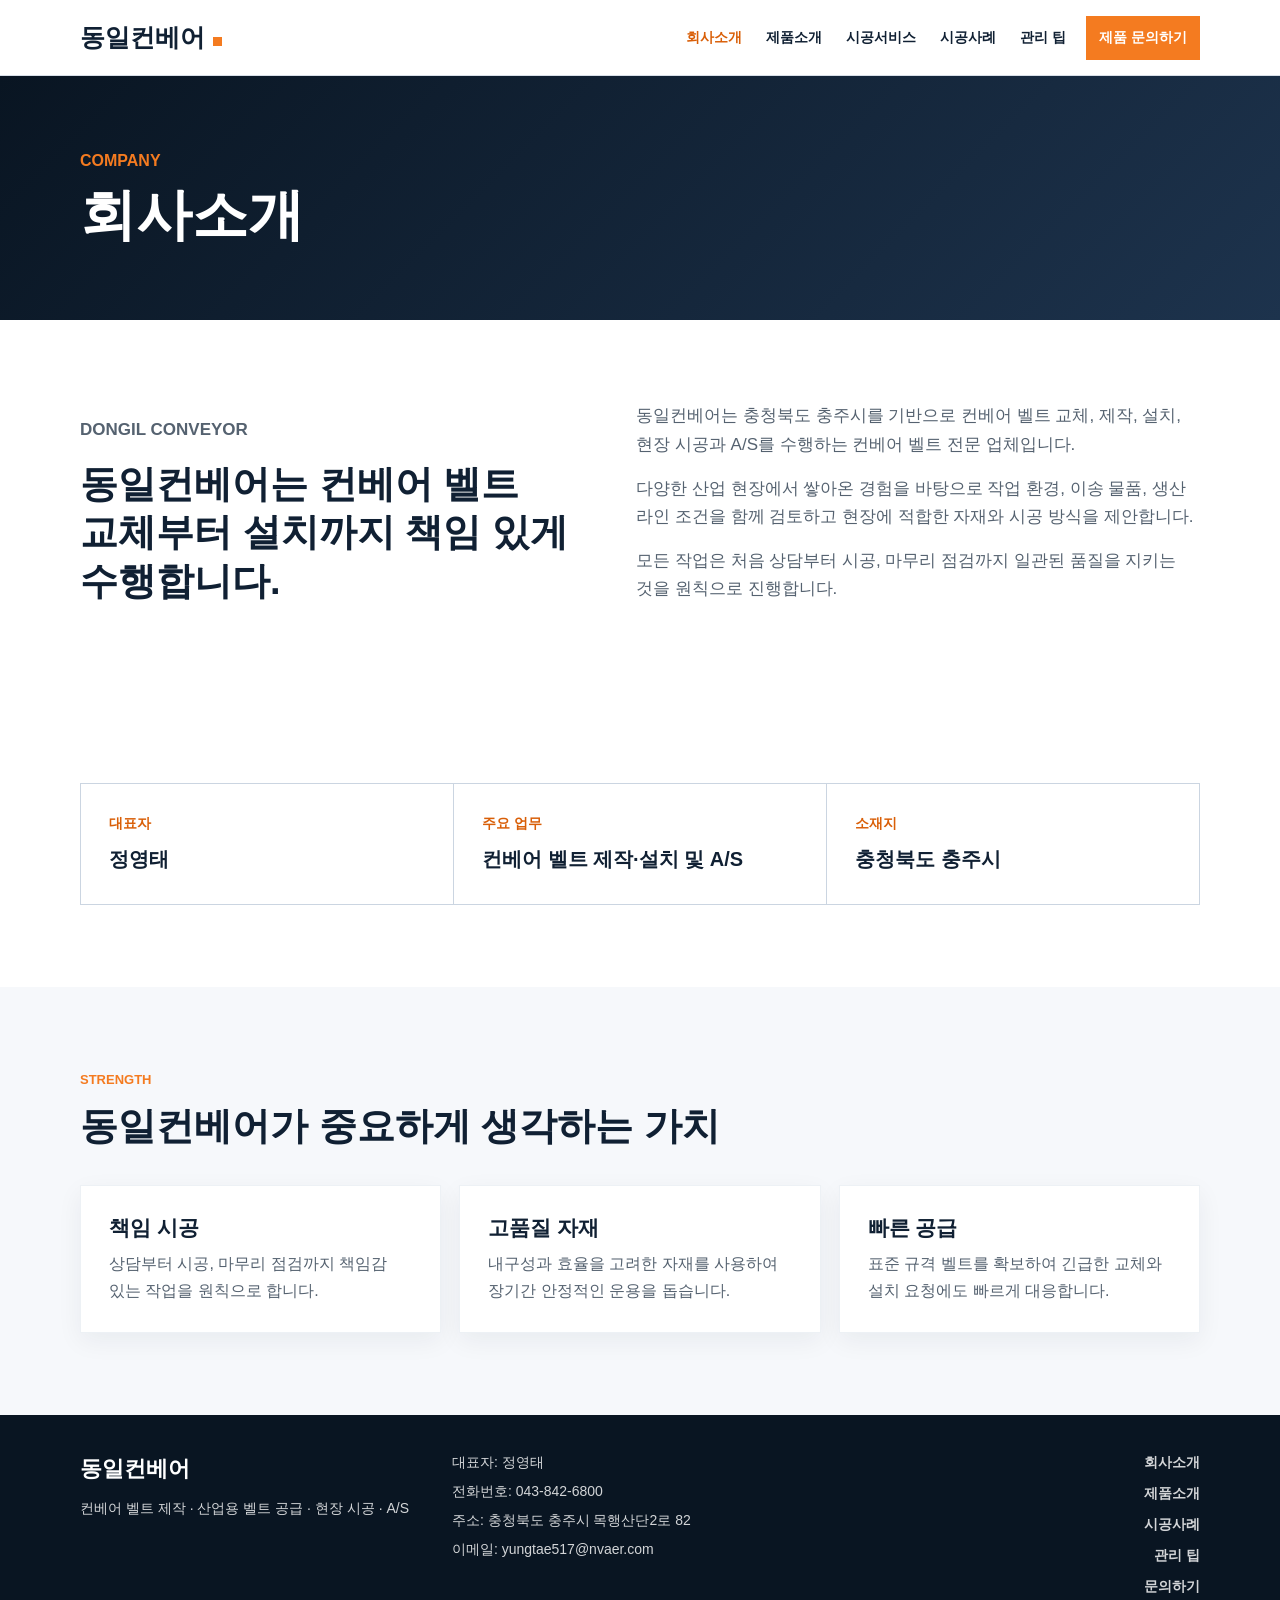
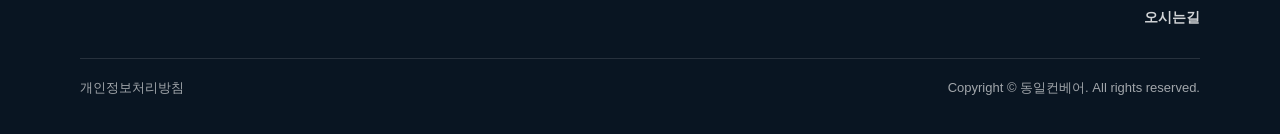
==== commit 41b791f8: "1" ====
--- a/about.html
+++ b/about.html
@@ -16,7 +16,7 @@
           <li class="has-dropdown">
             <a class="active" href="about.html">회사소개</a>
             <ul class="dropdown">
-              <li><a href="about.html#greeting">대표자 인사말</a></li>
+              <li><a href="greeting.html">대표자 인사말</a></li>
               <li><a href="location.html">오시는길</a></li>
             </ul>
           </li>
@@ -51,29 +51,12 @@
       <div class="container split">
         <div>
           <p class="section-label">Dongil Conveyor</p>
-          <h2>동일컨베어는 현장에 맞는 이송 설비와 벨트를 제작·시공합니다.</h2>
+          <h2>동일컨베어는 컨베어 벨트 교체부터 설치까지 책임 있게 수행합니다.</h2>
         </div>
         <div class="content-block">
-          <p>동일컨베어는 충청북도 충주시를 기반으로 컨베어 벨트 제작 및 설치, 산업용 벨트 공급, 자바라 컨베어 제작, 현장 시공과 A/S를 수행하는 제조·시공 업체입니다.</p>
-          <p>작업 환경과 이송 물품, 생산 라인 조건을 함께 검토하여 현장에 맞는 제품과 시공 방식을 제안합니다.</p>
-          <p>설치 이후에도 안정적인 사용을 이어갈 수 있도록 점검과 보수까지 책임 있게 지원합니다.</p>
-        </div>
-      </div>
-    </section>
-
-    <section id="greeting" class="section light anchor-section">
-      <div class="container split">
-        <div>
-          <p class="section-label">Greeting</p>
-          <h2>기술과 사람을 먼저 생각하는 기업<br>언제나 당당하고 힘찬 기업</h2>
-        </div>
-        <div class="content-block greeting-box">
-          <p class="greeting-lead">동일컨베어 홈페이지를 방문해 주셔서 감사합니다.</p>
-          <p>저희 동일컨베어는 물류 이송 장치인 컨베어를 전문으로 제작·설치하는 업체입니다. 식품용 벨트, 일반 산업용 벨트, 산업용 벨트, 폴리 벨트, 라운드 벨트, 자바라 컨베어 등 다양한 제품을 취급하고 있습니다.</p>
-          <p>동일컨베어는 우수한 품질과 합리적인 가격을 바탕으로 고객 현장에 필요한 제품을 신속하게 공급하기 위해 노력하고 있습니다. 또한 표준 사양 재고를 안정적으로 관리하여 긴급한 현장 요구에도 빠르게 대응할 수 있도록 준비하고 있습니다.</p>
-          <p>앞으로도 끊임없는 기술 개발과 성실한 현장 대응을 통해 고객에게 신뢰받는 동일컨베어가 되겠습니다.</p>
-          <p>감사합니다.</p>
-          <p class="signature">대표 정영태</p>
+          <p>동일컨베어는 충청북도 충주시를 기반으로 컨베어 벨트 교체, 제작, 설치, 현장 시공과 A/S를 수행하는 컨베어 벨트 전문 업체입니다.</p>
+          <p>다양한 산업 현장에서 쌓아온 경험을 바탕으로 작업 환경, 이송 물품, 생산 라인 조건을 함께 검토하고 현장에 적합한 자재와 시공 방식을 제안합니다.</p>
+          <p>모든 작업은 처음 상담부터 시공, 마무리 점검까지 일관된 품질을 지키는 것을 원칙으로 진행합니다.</p>
         </div>
       </div>
     </section>
@@ -105,16 +88,16 @@
         </div>
         <div class="three-grid">
           <article class="value-card">
-            <h3>신뢰</h3>
-            <p>현장에 맞는 제품과 시공 방식을 제안하고, 약속한 품질을 지키는 것을 우선합니다.</p>
+            <h3>책임 시공</h3>
+            <p>상담부터 시공, 마무리 점검까지 책임감 있는 작업을 원칙으로 합니다.</p>
           </article>
           <article class="value-card">
-            <h3>현장 대응</h3>
-            <p>제작, 설치, 보수 과정에서 현장의 문제를 빠르게 파악하고 대응합니다.</p>
+            <h3>고품질 자재</h3>
+            <p>내구성과 효율을 고려한 자재를 사용하여 장기간 안정적인 운용을 돕습니다.</p>
           </article>
           <article class="value-card">
-            <h3>맞춤 제작</h3>
-            <p>이송 물품과 설비 구조에 맞춰 벨트와 컨베어 사양을 조정합니다.</p>
+            <h3>빠른 공급</h3>
+            <p>표준 규격 벨트를 확보하여 긴급한 교체와 설치 요청에도 빠르게 대응합니다.</p>
           </article>
         </div>
       </div>
--- a/css/style.css
+++ b/css/style.css
@@ -437,6 +437,30 @@
   box-shadow: 0 8px 24px rgba(16, 32, 51, 0.06);
 }
 
+.greeting-layout {
+  display: grid;
+  grid-template-columns: minmax(0, 0.82fr) minmax(0, 1.18fr);
+  gap: 52px;
+  align-items: start;
+}
+
+.greeting-summary {
+  padding-top: 8px;
+}
+
+.greeting-summary h2 {
+  margin: 0;
+  color: var(--navy);
+  font-size: clamp(28px, 3.5vw, 42px);
+  line-height: 1.28;
+}
+
+.greeting-summary p:not(.section-label) {
+  margin: 20px 0 0;
+  color: var(--gray-600);
+  font-size: 17px;
+}
+
 .greeting-lead {
   color: var(--navy) !important;
   font-size: 20px !important;
@@ -496,6 +520,14 @@
   border-bottom: 1px solid var(--gray-100);
 }
 
+.product-media img,
+.business-image {
+  width: 100%;
+  height: 100%;
+  display: block;
+  object-fit: cover;
+}
+
 .product-body {
   padding: 26px;
 }
@@ -786,6 +818,12 @@
   min-height: 190px;
 }
 
+.business-image {
+  min-height: 190px;
+  aspect-ratio: 3 / 2;
+  border: 1px solid var(--gray-100);
+}
+
 .process-list {
   display: grid;
   grid-template-columns: repeat(4, minmax(0, 1fr));
@@ -843,6 +881,44 @@
   color: var(--navy);
   font-size: 18px;
   font-weight: 800;
+}
+
+.location-info-grid {
+  display: grid;
+  grid-template-columns: 0.8fr 1.8fr 0.9fr 1.2fr;
+  gap: 1px;
+  overflow: hidden;
+  background: var(--gray-300);
+  border: 1px solid var(--gray-300);
+}
+
+.location-info-grid div {
+  min-height: 132px;
+  padding: 26px;
+  background: var(--white);
+}
+
+.location-info-grid span {
+  display: block;
+  margin-bottom: 10px;
+  color: var(--orange-dark);
+  font-size: 14px;
+  font-weight: 900;
+}
+
+.location-info-grid strong {
+  display: block;
+  color: var(--navy);
+  font-size: 18px;
+  line-height: 1.45;
+}
+
+.location-address strong {
+  white-space: nowrap;
+}
+
+.location-map-section {
+  padding-top: 64px;
 }
 
 .inquiry-checklist {
@@ -1335,6 +1411,7 @@
   .corporate-hero .hero-grid,
   .application-layout,
   .company-grid,
+  .greeting-layout,
   .tips-intro,
   .tip-layout {
     grid-template-columns: 1fr;
@@ -1344,11 +1421,16 @@
   .three-grid,
   .process-list,
   .info-panel,
+  .location-info-grid,
   .inquiry-checklist,
   .product-grid,
   .strength-grid,
   .works-gallery {
     grid-template-columns: repeat(2, minmax(0, 1fr));
+  }
+
+  .location-address {
+    grid-column: span 2;
   }
 
   .sticky-head {
@@ -1450,11 +1532,20 @@
   .three-grid,
   .process-list,
   .info-panel,
+  .location-info-grid,
   .inquiry-checklist,
   .product-grid,
   .strength-grid,
   .works-gallery {
     grid-template-columns: 1fr;
+  }
+
+  .location-address {
+    grid-column: auto;
+  }
+
+  .location-address strong {
+    white-space: normal;
   }
 
   .tips-nav,
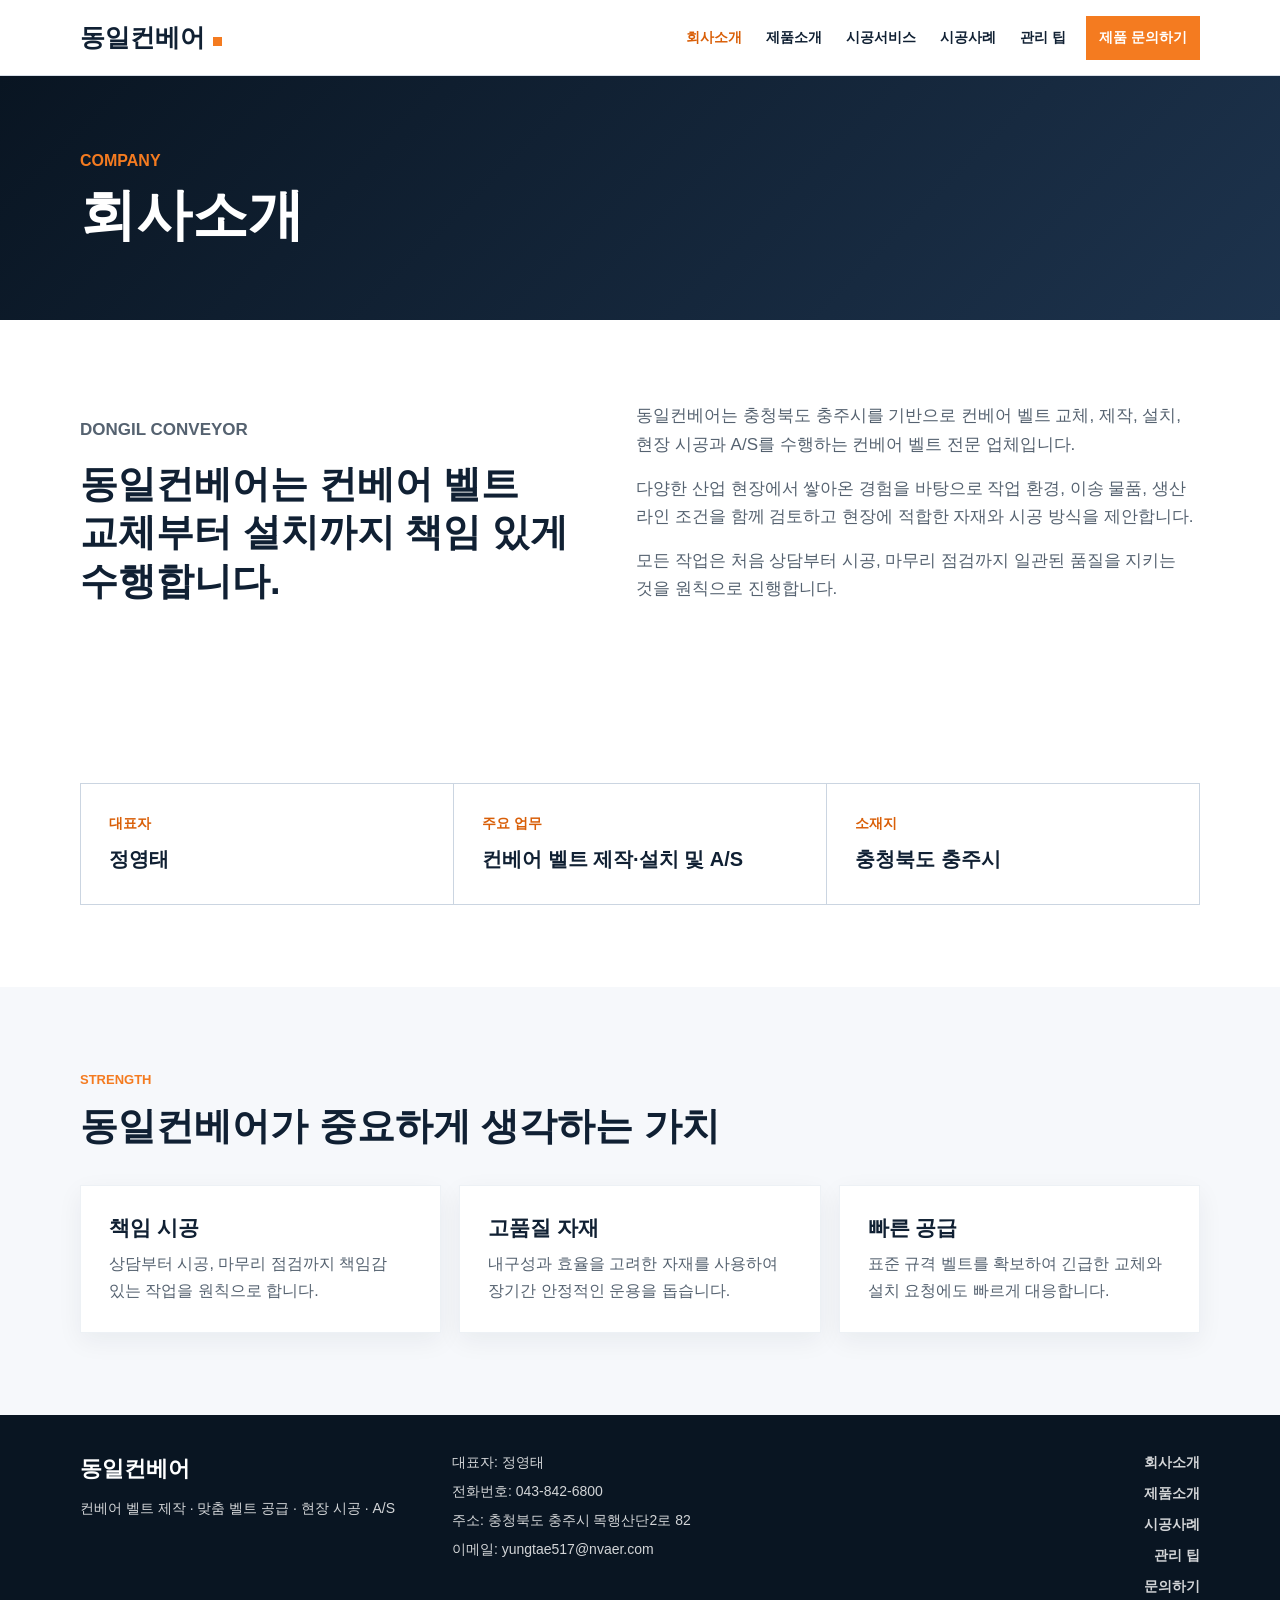
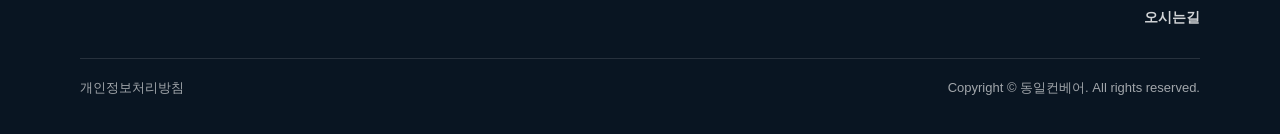
==== commit efe42114: "제품 소개 항목 수정" ====
--- a/about.html
+++ b/about.html
@@ -24,10 +24,9 @@
             <a href="business.html">제품소개</a>
             <ul class="dropdown">
               <li><a href="business.html#conveyor">컨베어 벨트</a></li>
-              <li><a href="business.html#industrial">산업용 벨트</a></li>
               <li><a href="business.html#poly">폴리 벨트</a></li>
-              <li><a href="business.html#round">라운드 벨트</a></li>
-              <li><a href="business.html#flex">자바라 컨베어</a></li>
+              <li><a href="business.html#plastic">플라스틱 벨트</a></li>
+              <li><a href="business.html#innet">인네트 벨트</a></li>
             </ul>
           </li>
           <li><a href="service.html">시공서비스</a></li>
@@ -108,7 +107,7 @@
     <div class="container footer-grid">
       <div>
         <strong>동일컨베어</strong>
-        <p>컨베어 벨트 제작 · 산업용 벨트 공급 · 현장 시공 · A/S</p>
+        <p>컨베어 벨트 제작 · 맞춤 벨트 공급 · 현장 시공 · A/S</p>
       </div>
       <div class="footer-info">
         <p>대표자: 정영태</p>
--- a/css/style.css
+++ b/css/style.css
@@ -303,6 +303,19 @@
   border: 1px solid rgba(255,255,255,0.22);
 }
 
+.hero-photo {
+  padding: 0;
+  overflow: hidden;
+}
+
+.hero-photo img {
+  width: 100%;
+  height: 100%;
+  min-height: 430px;
+  display: block;
+  object-fit: cover;
+}
+
 .hero-badge {
   position: absolute;
   right: 24px;
@@ -496,6 +509,7 @@
 .product-card,
 .strength-card,
 .application-list article {
+  overflow: hidden;
   background: var(--white);
   border: 1px solid var(--gray-100);
   box-shadow: 0 8px 24px rgba(16, 32, 51, 0.06);
@@ -511,7 +525,9 @@
 }
 
 .product-media {
-  min-height: 190px;
+  aspect-ratio: 16 / 10;
+  min-height: 0;
+  overflow: hidden;
   color: var(--gray-600);
   background:
     linear-gradient(135deg, rgba(16, 32, 51, 0.08), rgba(31, 111, 235, 0.10)),
@@ -819,9 +835,13 @@
 }
 
 .business-image {
-  min-height: 190px;
-  aspect-ratio: 3 / 2;
+  width: 100%;
+  height: 200px;
   border: 1px solid var(--gray-100);
+}
+
+.business-content {
+  min-width: 0;
 }
 
 .process-list {
@@ -1442,6 +1462,25 @@
     gap: 8px;
   }
 
+  .business-item {
+    gap: 0;
+    align-items: stretch;
+    padding: 0;
+    overflow: hidden;
+  }
+
+  .business-image {
+    height: clamp(190px, 62.5vw, 360px);
+    min-height: 0;
+    aspect-ratio: 16 / 10;
+    border: 0;
+    border-bottom: 1px solid var(--gray-100);
+  }
+
+  .business-content {
+    padding: 24px;
+  }
+
   .section-head-row,
   .footer-grid {
     display: grid;
@@ -1560,13 +1599,55 @@
   }
 
   .feature-band,
-  .business-item,
   .service-card,
   .value-card,
   .contact-card {
     padding: 22px;
   }
 
+  .business-item {
+    padding: 0;
+    display: grid;
+    grid-template-columns: 1fr;
+    overflow: hidden;
+  }
+
+  .product-card {
+    overflow: hidden;
+  }
+
+  .product-media,
+  .business-image {
+    min-height: 0;
+    aspect-ratio: 16 / 10;
+  }
+
+  .product-media img {
+    height: 100%;
+    object-fit: cover;
+  }
+
+  .business-image {
+    width: 100%;
+    height: clamp(180px, 62.5vw, 320px);
+    object-fit: cover;
+  }
+
+  .product-body,
+  .business-content {
+    position: relative;
+    z-index: 1;
+    background: var(--white);
+  }
+
+  .accent-card .product-body {
+    background: var(--navy);
+  }
+
+  .business-content {
+    padding: 22px;
+  }
+
   .footer-inner {
     display: block;
   }
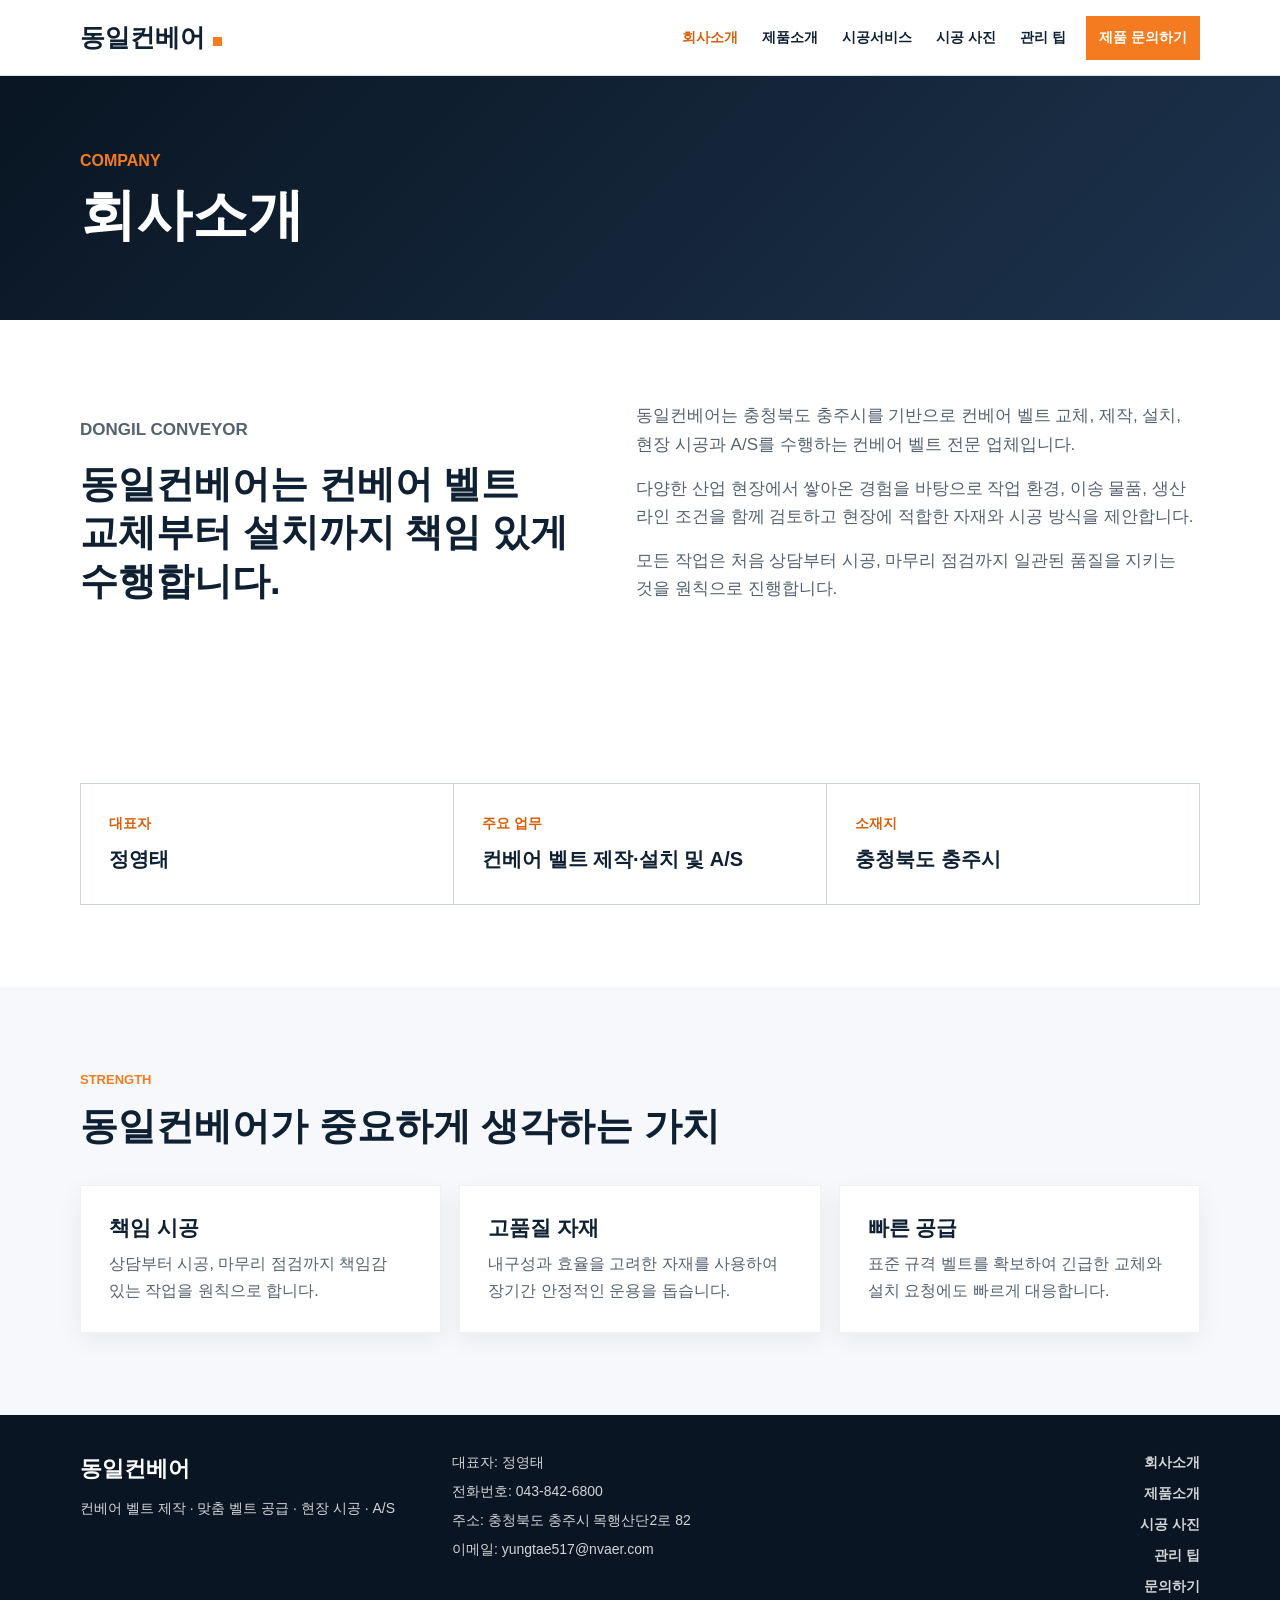
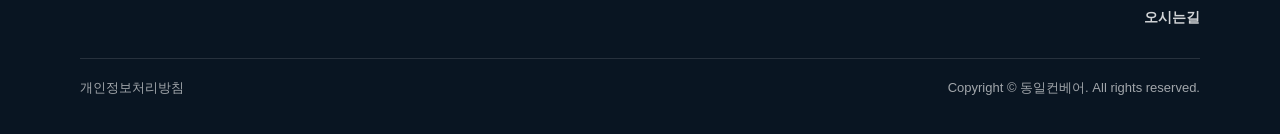
==== commit bff468b8: "배너 동영상 추가" ====
--- a/about.html
+++ b/about.html
@@ -24,13 +24,14 @@
             <a href="business.html">제품소개</a>
             <ul class="dropdown">
               <li><a href="business.html#conveyor">컨베어 벨트</a></li>
-              <li><a href="business.html#poly">폴리 벨트</a></li>
               <li><a href="business.html#plastic">플라스틱 벨트</a></li>
               <li><a href="business.html#innet">인네트 벨트</a></li>
+              <li><a href="business.html#poly">폴리 벨트</a></li>
+              <li><a href="business.html#parts">관련 부품</a></li>
             </ul>
           </li>
           <li><a href="service.html">시공서비스</a></li>
-          <li><a href="works.html">시공사례</a></li>
+          <li><a href="works.html">시공 사진</a></li>
           <li><a href="tips.html">관리 팁</a></li>
           <li><a class="nav-cta" href="contact.html">제품 문의하기</a></li>
         </ul>
@@ -118,7 +119,7 @@
       <div class="footer-links">
         <a href="about.html">회사소개</a>
         <a href="business.html">제품소개</a>
-        <a href="works.html">시공사례</a>
+        <a href="works.html">시공 사진</a>
         <a href="tips.html">관리 팁</a>
         <a href="contact.html">문의하기</a>
         <a href="location.html">오시는길</a>
--- a/css/style.css
+++ b/css/style.css
@@ -197,21 +197,42 @@
 }
 
 .hero {
+  position: relative;
   padding: 82px 0 70px;
   color: var(--white);
   background: linear-gradient(135deg, var(--navy-dark) 0%, var(--navy) 56%, var(--navy-soft) 100%);
+  overflow: hidden;
 }
 
 .corporate-hero {
   min-height: 680px;
   display: flex;
   align-items: center;
-  background:
-    linear-gradient(110deg, rgba(9, 21, 34, 0.96) 0%, rgba(16, 32, 51, 0.92) 52%, rgba(29, 51, 77, 0.86) 100%),
-    repeating-linear-gradient(90deg, rgba(255,255,255,0.08) 0, rgba(255,255,255,0.08) 1px, transparent 1px, transparent 110px);
+  justify-content: center;
+  background: var(--navy-dark);
+}
+
+.hero-video {
+  position: absolute;
+  inset: -10px;
+  z-index: 0;
+  width: calc(100% + 20px);
+  height: calc(100% + 20px);
+  object-fit: cover;
+  filter: blur(6px);
+  pointer-events: none;
+}
+
+.hero-overlay {
+  position: absolute;
+  inset: 0;
+  z-index: 1;
+  background: rgba(0,0,0,0.4);
 }
 
 .hero-grid {
+  position: relative;
+  z-index: 2;
   display: grid;
   grid-template-columns: minmax(0, 1fr) minmax(320px, 0.85fr);
   align-items: center;
@@ -219,7 +240,17 @@
 }
 
 .corporate-hero .hero-grid {
-  grid-template-columns: minmax(0, 1.08fr) minmax(360px, 0.92fr);
+  display: flex;
+  justify-content: center;
+  text-align: center;
+}
+
+.corporate-hero .hero-copy {
+  display: flex;
+  max-width: 900px;
+  align-items: center;
+  flex-direction: column;
+  text-shadow: 0 3px 18px rgba(0, 0, 0, 0.45);
 }
 
 .eyebrow,
@@ -255,12 +286,21 @@
   margin-top: 32px;
 }
 
+.hero-actions {
+  justify-content: center;
+}
+
 .hero-contact,
 .cta-contact-list {
   display: grid;
   grid-template-columns: repeat(2, minmax(0, max-content));
   gap: 18px;
   margin: 30px 0 0;
+}
+
+.hero-contact {
+  justify-content: center;
+  text-align: left;
 }
 
 .hero-contact div,
@@ -1538,7 +1578,12 @@
   }
 
   .corporate-hero {
-    min-height: auto;
+    min-height: calc(100vh - 68px);
+    padding: 64px 0;
+  }
+
+  .corporate-hero .hero-copy {
+    max-width: 100%;
   }
 
   .hero p,
